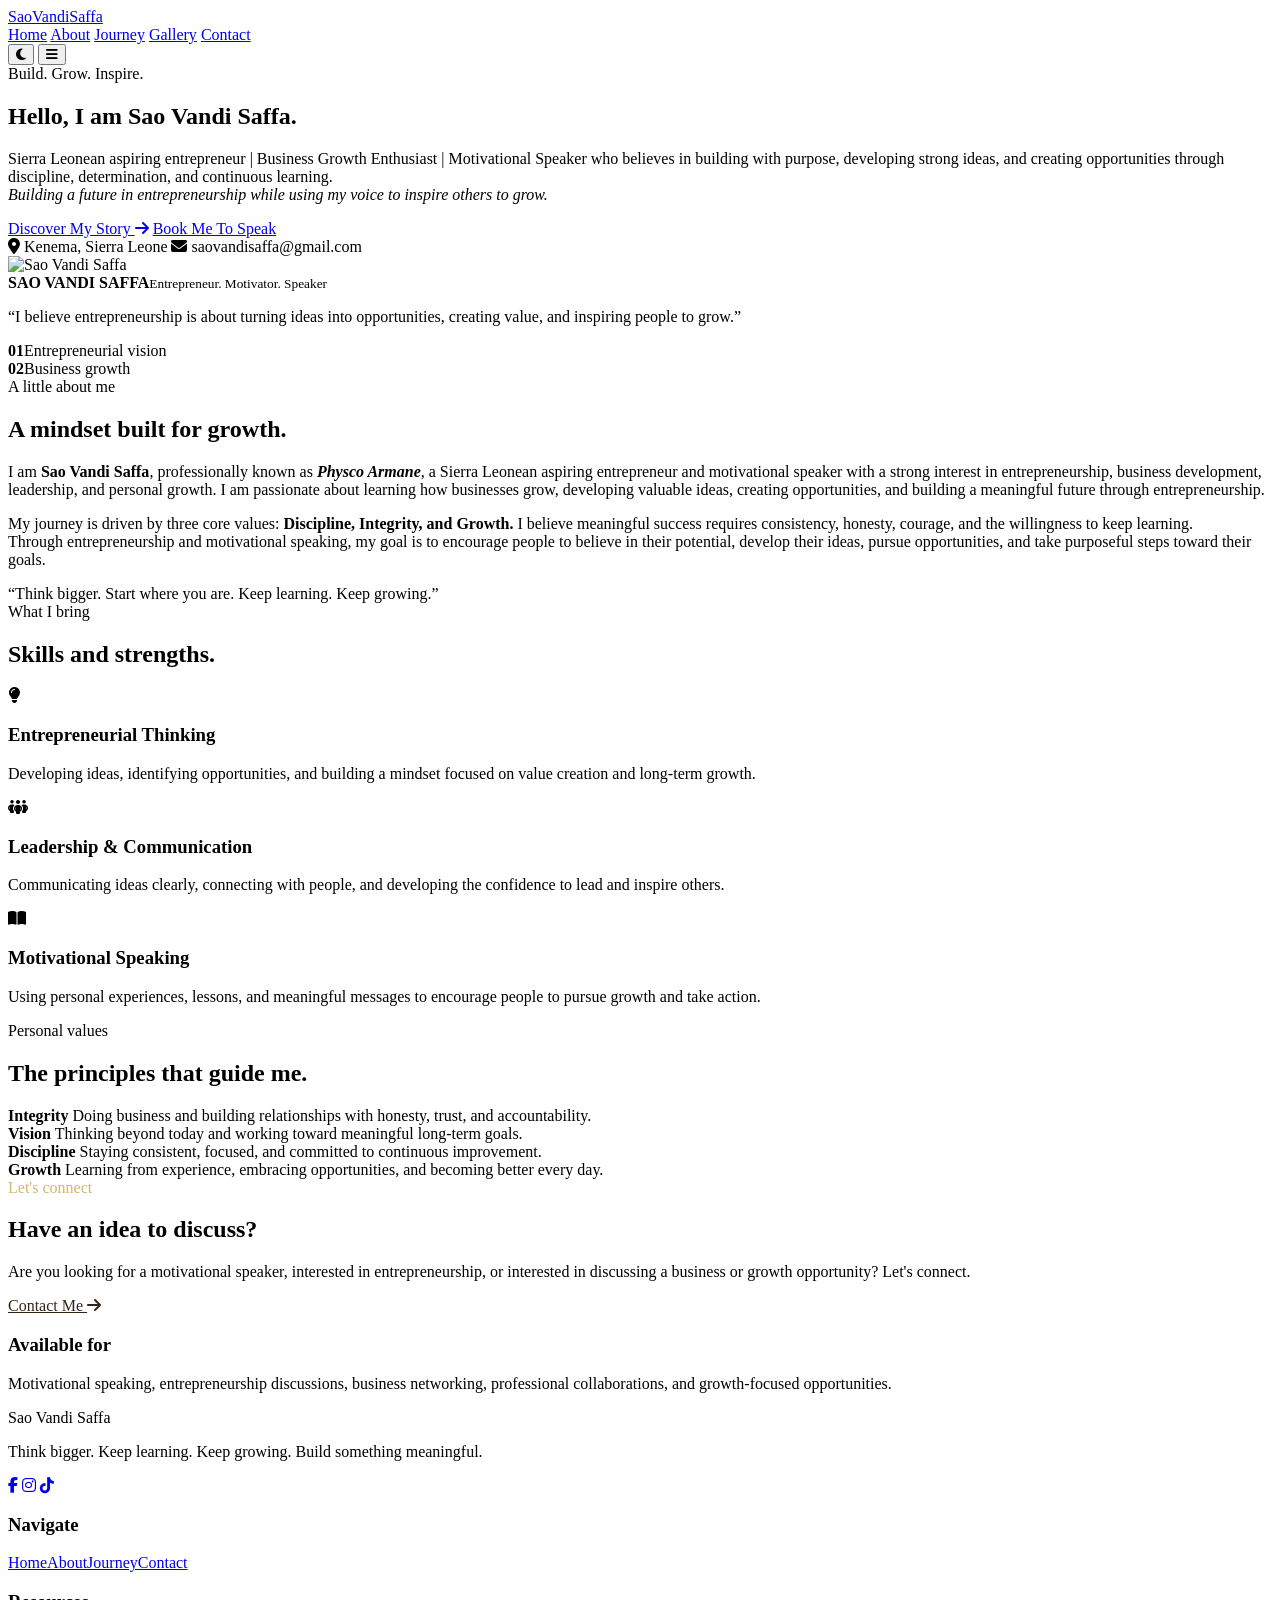
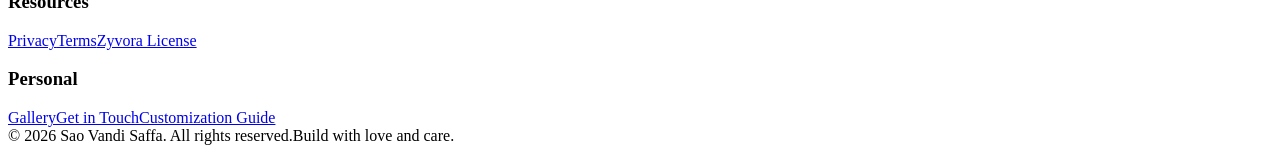
==== index.html @ e8821dcc "Add files via upload" ====
<!DOCTYPE html>

<html lang="en">

<head>

  <meta name="msvalidate.01" content="C5AD6FC75478C789AB853C7C9F8C9426" />

  <meta name="google-site-verification" content="kUoNEZyaHHgk7iwT_O8pBj2s8zlIZLvoUZk-4N_OeV8" />

  <meta charset="UTF-8">

  <meta name="viewport" content="width=device-width, initial-scale=1.0">

  <meta name="description" content="Official personal website of Sao Vandi Saffa, professionally known as Physco Armane — Sierra Leonean aspiring entrepreneur, business-minded professional and motivational speaker focused on entrepreneurship, personal growth, leadership and inspiring others to pursue meaningful success.">

  <meta name="keywords" content="Sao Vandi Saffa, Physco Armane, Sierra Leone entrepreneur, aspiring entrepreneur, business growth, entrepreneurship, motivational speaker, public speaker, leadership, personal development, Kenema, Sierra Leone">

  <meta name="author" content="Sao Vandi Saffa">

  <meta name="robots" content="index, follow">

  <meta name="theme-color" content="#4a3926">

  <meta property="og:type" content="website">

  <meta property="og:title" content="Sao Vandi Saffa | Entrepreneur, Business Mindset & Motivational Speaker">

  <meta property="og:description" content="Discover the story, ambitions, values and journey of Sao Vandi Saffa, an aspiring entrepreneur and motivational speaker passionate about business growth, leadership and personal development.">

  <meta property="og:image" content="images/profile.jpg">

  <meta property="og:site_name" content="Sao Vandi Saffa">

  <meta name="twitter:card" content="summary_large_image">


  <title>Sao Vandi Saffa | Entrepreneur, Business Mindset & Motivational Speaker</title>


  <link rel="preconnect" href="https://fonts.googleapis.com">

  <link rel="preconnect" href="https://fonts.gstatic.com" crossorigin>

  <link href="https://fonts.googleapis.com/css2?family=DM+Sans:wght@400;500;600;700;800&family=Libre+Baskerville:wght@400;700&display=swap" rel="stylesheet">

  <link rel="stylesheet" href="https://cdnjs.cloudflare.com/ajax/libs/font-awesome/6.5.2/css/all.min.css">

  <link rel="stylesheet" href="assets/css/style.css">

</head>

<body>

  <div class="loader"><div class="loader-line"></div></div>


  <header class="site-header">


    <nav class="nav container">

      <a class="wordmark" href="index.html">SaoVandi<span>Saffa</span></a>

      <div class="nav-links">

        <a class="active" href="index.html">Home</a>

        <a class="" href="about.html">About</a>

        <a class="" href="journey.html">Journey</a>

        <a class="" href="gallery.html">Gallery</a>

        <a class="" href="contact.html">Contact</a>

      </div>


      <div class="nav-tools">

        <button class="icon-btn" id="modeBtn" aria-label="Toggle theme"><i class="fa-solid fa-moon"></i></button>

        <button class="menu-btn" aria-label="Open menu" aria-expanded="false"><i class="fa-solid fa-bars"></i></button>

      </div>

    </nav>

  </header>


  <main>


<section class="hero">

  <div class="container hero-grid">

    <div class="hero-copy reveal">

      <span class="eyebrow">Build. Grow. Inspire.</span>

      <h1>Hello, I am <span>Sao Vandi Saffa.</span></h1>

      <p>

        Sierra Leonean aspiring entrepreneur | Business Growth Enthusiast | Motivational Speaker who believes in building with purpose,

        developing strong ideas, and creating opportunities through discipline, determination, and continuous learning. <br>

        <em>Building a future in entrepreneurship while using my voice to inspire others to grow.</em>

      </p>

      <div class="hero-actions">

        <a class="btn btn-primary" href="about.html">Discover My Story <i class="fa-solid fa-arrow-right"></i></a>

        <a class="btn btn-outline" href="contact.html">Book Me To Speak</a>

      </div>

      <div class="hero-meta">

        <span><i class="fa-solid fa-location-dot"></i> Kenema, Sierra Leone</span>

        <span><i class="fa-solid fa-envelope"></i> saovandisaffa@gmail.com</span>

      </div>

    </div>

    <div class="profile-frame reveal">

      <img src="assets/images/profile.jpg" alt="Sao Vandi Saffa">

      <div class="profile-caption"><strong>SAO VANDI SAFFA</strong><small>Entrepreneur. Motivator. Speaker</small></div>

    </div>

  </div>

</section>


<section class="intro-strip">

  <div class="container intro-grid">

    <p>“I believe entrepreneurship is about turning ideas into opportunities, creating value, and inspiring people to grow.”</p>

    <div class="intro-stat"><strong>01</strong><span>Entrepreneurial vision</span></div>

    <div class="intro-stat"><strong>02</strong><span>Business growth</span></div>

  </div>

</section>


<section class="section">

  <div class="container about-grid">

    <div class="section-heading reveal">

      <span class="eyebrow">A little about me</span>

      <h2>A mindset built for growth.</h2>

    </div>

    <div class="about-copy reveal">

      <p>

        I am <strong>Sao Vandi Saffa</strong>, professionally known as <strong><em>Physco Armane</em></strong>, a Sierra Leonean

        aspiring entrepreneur and motivational speaker with a strong interest in entrepreneurship, business development, leadership, and personal growth.

        I am passionate about learning how businesses grow, developing valuable ideas, creating opportunities, and building a meaningful future through entrepreneurship.

      </p>

      <p>

        My journey is driven by three core values: <strong>Discipline, Integrity, and Growth.</strong>

        I believe meaningful success requires consistency, honesty, courage, and the willingness to keep learning. <br>

        Through entrepreneurship and motivational speaking, my goal is to encourage people to believe in their potential,

        develop their ideas, pursue opportunities, and take purposeful steps toward their goals.

      </p>

      <div class="quote">“Think bigger. Start where you are. Keep learning. Keep growing.”</div>

    </div>

  </div>

</section>


<section class="section">

  <div class="container">

    <div class="section-heading reveal">

      <span class="eyebrow">What I bring</span>

      <h2>Skills and strengths.</h2>

    </div>


    <div class="skills-grid">


      <article class="skill-card reveal">

        <i class="fa-solid fa-lightbulb"></i>

        <h3>Entrepreneurial Thinking</h3>

        <p>Developing ideas, identifying opportunities, and building a mindset focused on value creation and long-term growth.</p>

      </article>


      <article class="skill-card reveal">

        <i class="fa-solid fa-people-group"></i>

        <h3>Leadership & Communication</h3>

        <p>Communicating ideas clearly, connecting with people, and developing the confidence to lead and inspire others.</p>

      </article>


      <article class="skill-card reveal">

        <i class="fa-solid fa-book-open"></i>

        <h3>Motivational Speaking</h3>

        <p>Using personal experiences, lessons, and meaningful messages to encourage people to pursue growth and take action.</p>

      </article>

    </div>

  </div>

</section>


<section class="section values">

  <div class="container">

    <div class="section-heading reveal">

      <span class="eyebrow">Personal values</span>

      <h2>The principles that guide me.</h2>

    </div>

    <div class="values-grid">


      <div class="value reveal">

        <strong>Integrity</strong>

        <span>Doing business and building relationships with honesty, trust, and accountability.</span>

      </div>


      <div class="value reveal">

        <strong>Vision</strong>

        <span>Thinking beyond today and working toward meaningful long-term goals.</span>

      </div>


      <div class="value reveal">

        <strong>Discipline</strong>

        <span>Staying consistent, focused, and committed to continuous improvement.</span>

      </div>


      <div class="value reveal">

        <strong>Growth</strong>

        <span>Learning from experience, embracing opportunities, and becoming better every day.</span>

      </div>

    </div>

  </div>

</section>


<section class="section">

  <div class="container contact-box reveal">

    <div>

      <span class="eyebrow" style="color:#d5b66d">Let's connect</span>

      <h2>Have an idea to discuss?</h2>

      <p>Are you looking for a motivational speaker, interested in entrepreneurship, or interested in discussing a business or growth opportunity? Let's connect.</p>

      <a class="btn" style="background:#fff;color:#332617" href="contact.html">Contact Me <i class="fa-solid fa-arrow-right"></i></a>

    </div>

    <div class="contact-note">

      <h3>Available for</h3>

      <p>Motivational speaking, entrepreneurship discussions, business networking, professional collaborations, and growth-focused opportunities.</p>

    </div>

  </div>

</section>


  </main>


  <footer>

    <div class="container footer-grid">

      <div>

        <div class="footer-brand">Sao Vandi Saffa</div>

        <p class="footer-copy">Think bigger. Keep learning. Keep growing. Build something meaningful.</p>

        <div class="socials">

          <a href="https://www.facebook.com/profile.php?id=61568543410138" aria-label="Facebook"><i class="fa-brands fa-facebook-f"></i></a>

          <a href="https://www.instagram.com/saovandisafffa?stkn=eXl3Y2ppcTc5aGw5" aria-label="Instagram"><i class="fa-brands fa-instagram"></i></a>

          <a href="https://www.tiktok.com/@saovandisaffa?_r=1&_t=ZS-9A6ydwHNFzw" aria-label="TikTok"><i class="fa-brands fa-tiktok"></i></a>

        </div>

      </div>

      <div class="footer-col"><h3>Navigate</h3><a href="index.html">Home</a><a href="about.html">About</a><a href="journey.html">Journey</a><a href="contact.html">Contact</a></div>

      <div class="footer-col"><h3>Resources</h3><a href="privacy.html">Privacy</a><a href="terms.html">Terms</a><a href="license.html">Zyvora License</a></div>

      <div class="footer-col"><h3>Personal</h3><a href="gallery.html">Gallery</a><a href="contact.html">Get in Touch</a><a href="README.md">Customization Guide</a></div>

    </div>

    <div class="container footer-bottom"><span>&copy; 2026 Sao Vandi Saffa. All rights reserved.</span><span>Build with love and care.</span></div>

  </footer>


  <script src="assets/js/main.js"></script>

</body>

</html>
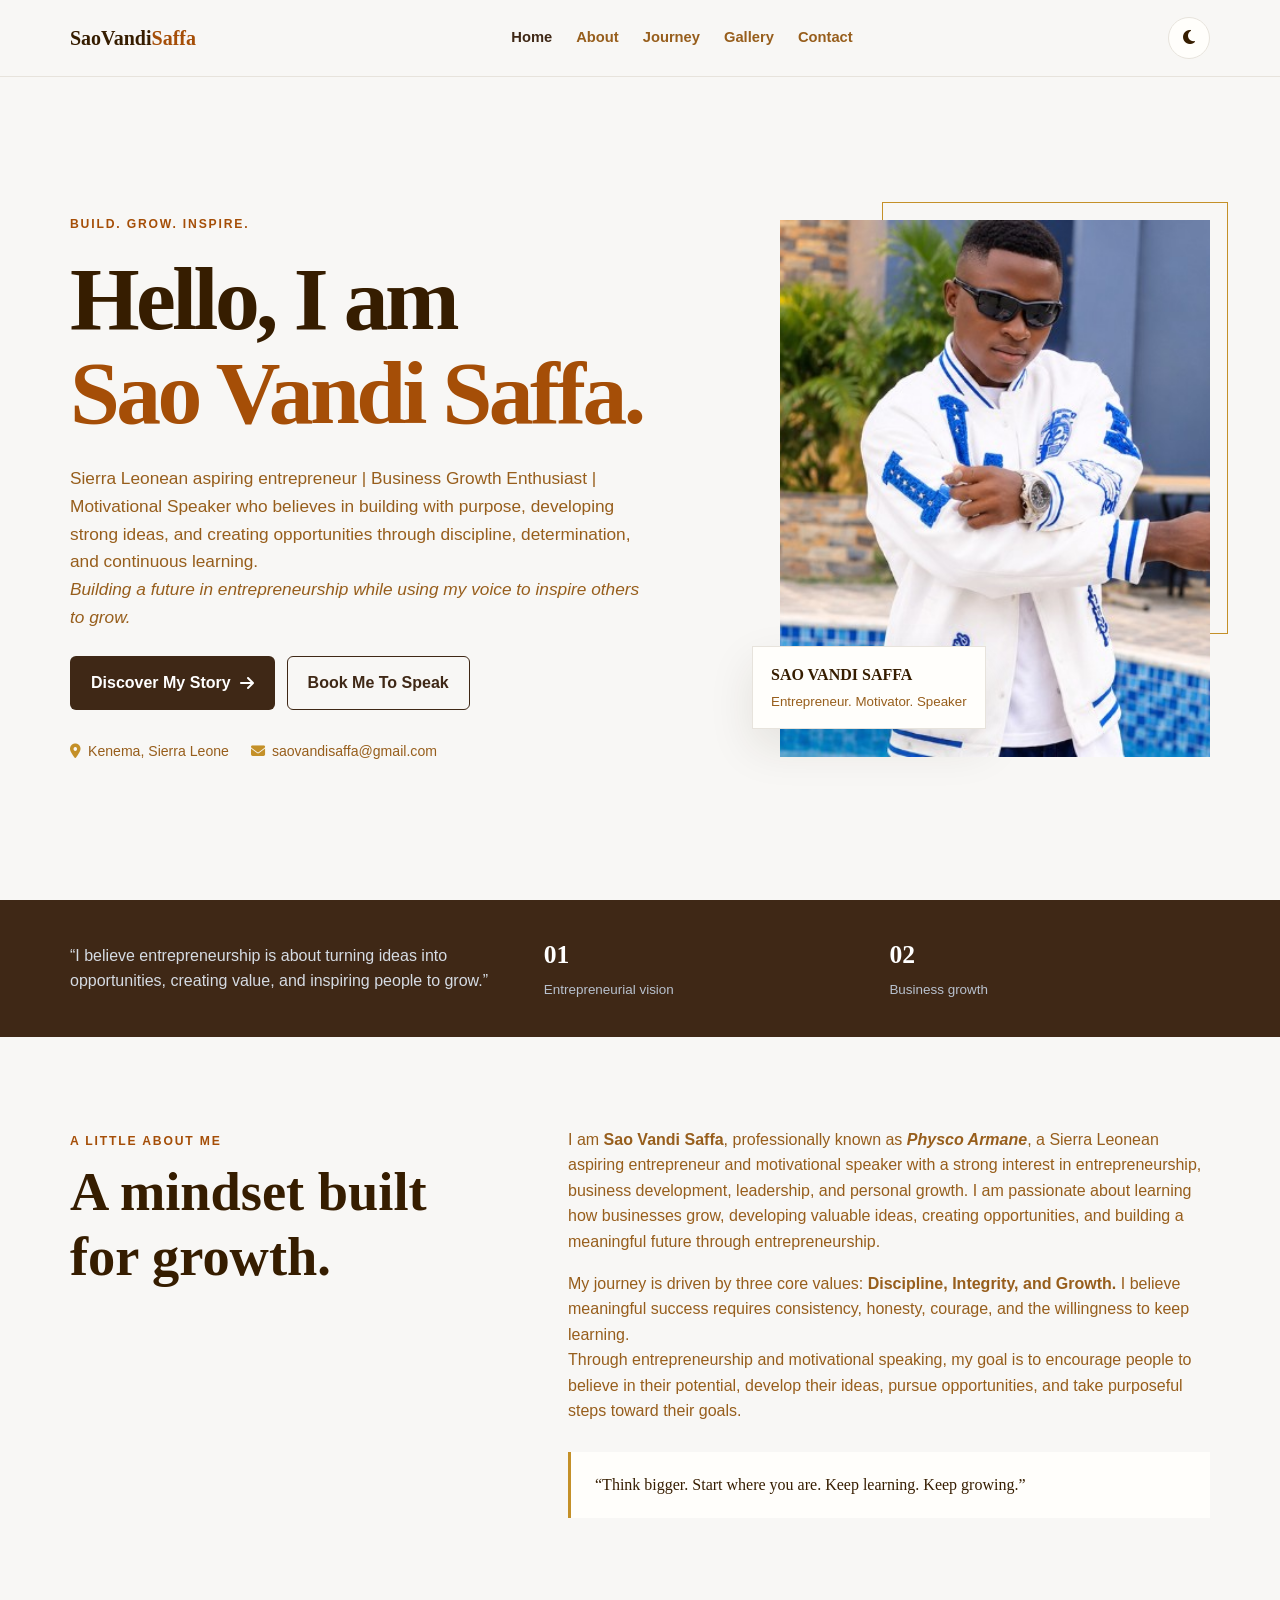
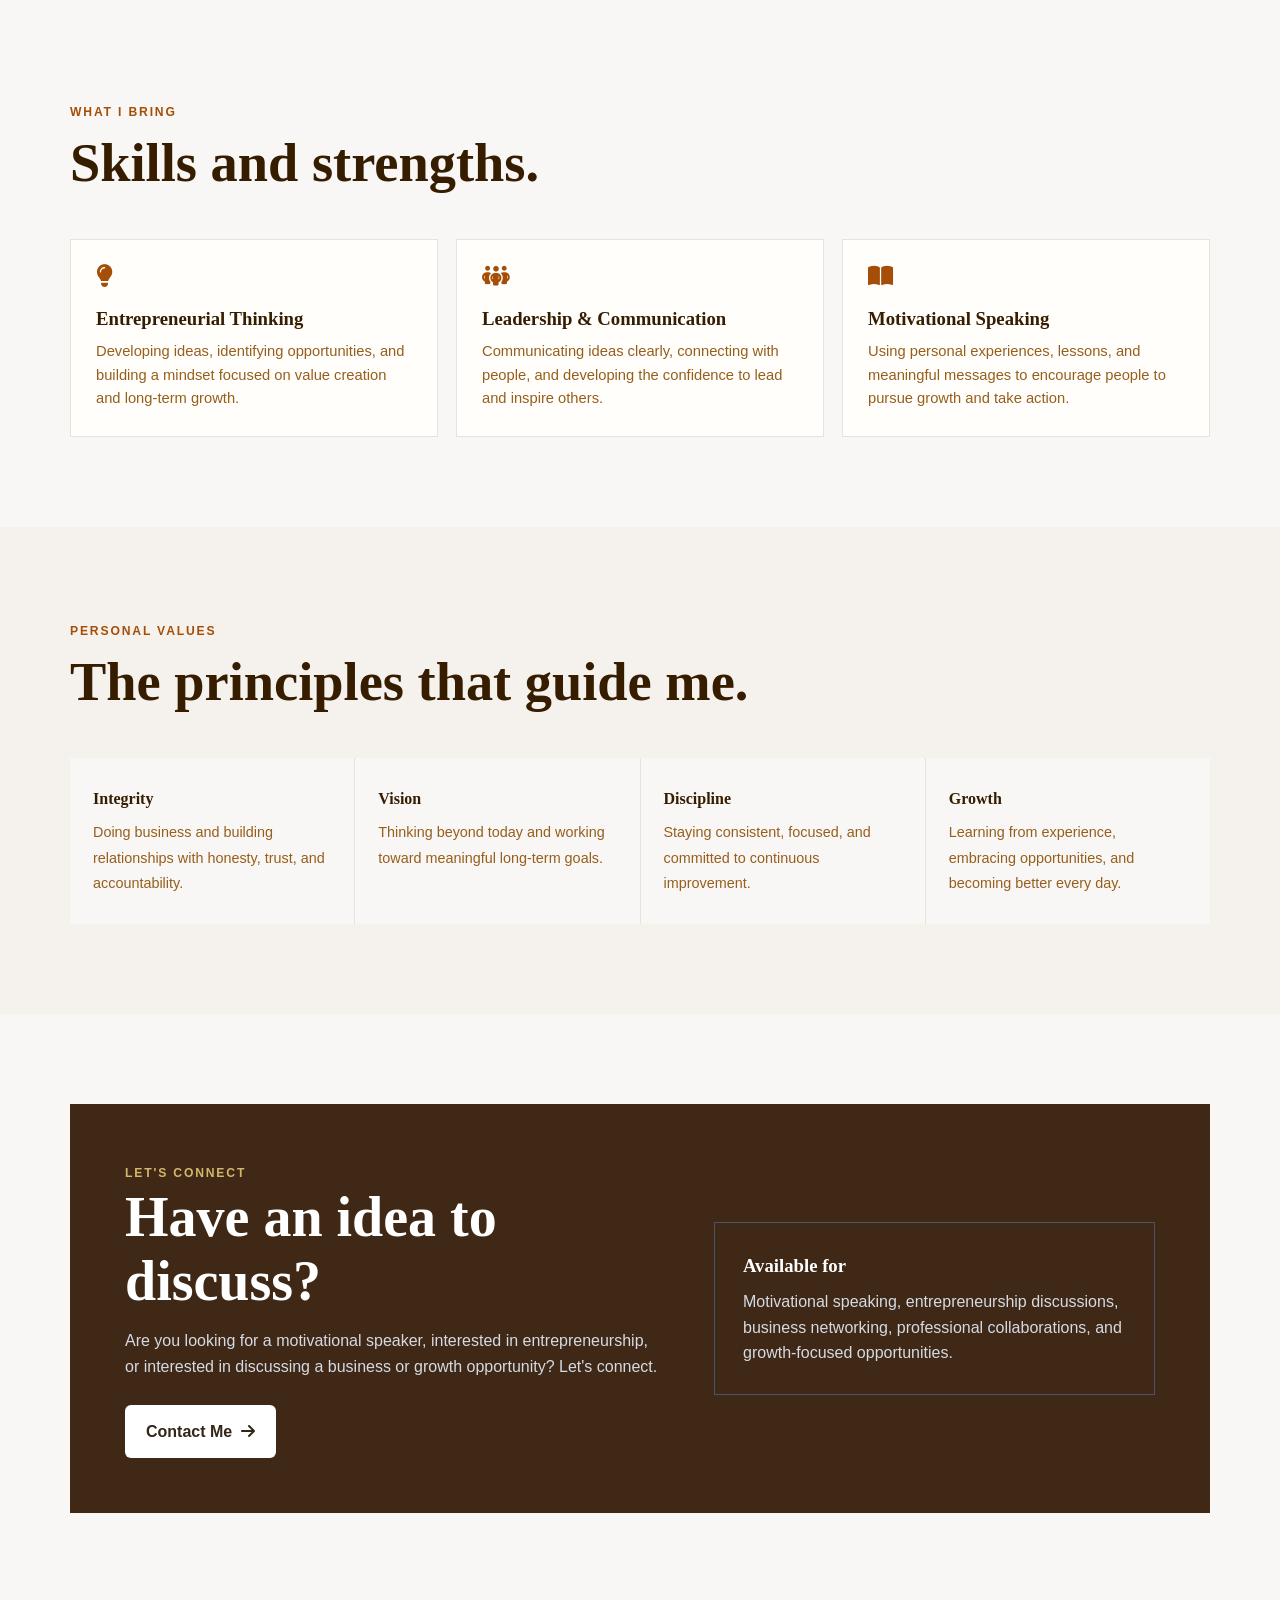
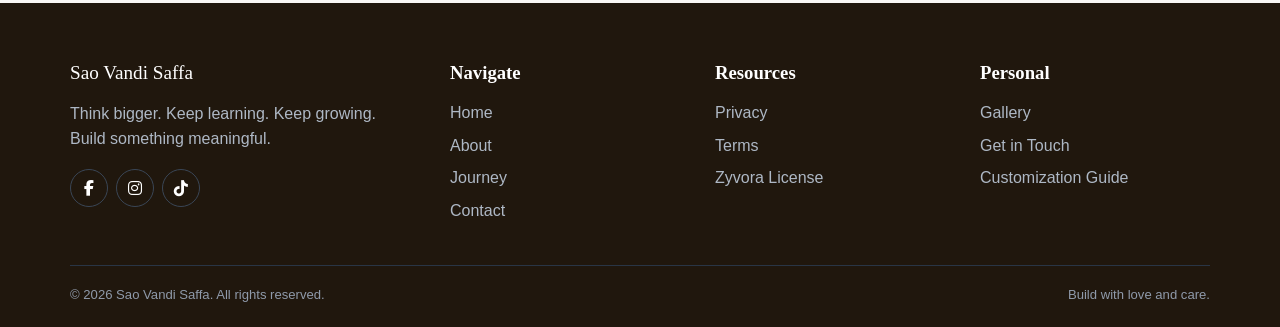
==== commit 918e35ae: "Update index.html" ====
--- a/index.html
+++ b/index.html
@@ -37,6 +37,31 @@
 
   <title>Sao Vandi Saffa | Entrepreneur, Business Mindset & Motivational Speaker</title>
 
+  
+  <!-- =====================================================
+       OPEN GRAPH — FACEBOOK & WHATSAPP SOCIAL PREVIEW
+       ===================================================== -->
+  
+  <meta property="og:type" content="website">
+  <meta property="og:locale" content="en_SL">
+  <meta property="og:site_name" content="Sao Vandi Saffa">
+  <meta property="og:title" content="Sao Vandi Saffa | Entrepreneur & Motivational Speaker">
+  <meta property="og:description" content="Discover the story, ambitions, values and journey of Sao Vandi Saffa, professionally known as Physco Armane, focused on entrepreneurship, leadership, business growth and personal development.">
+  <meta property="og:url" content="https://z-tech-os.github.io/sao-vandi-saffa/">
+  <meta property="og:image" content="https://z-tech-os.github.io/sao-vandi-saffa/assets/images/profile.jpg">
+  <meta property="og:image:secure_url" content="https://z-tech-os.github.io/sao-vandi-saffa/assets/images/profile.jpg">
+  <meta property="og:image:type" content="image/jpeg">
+  <meta property="og:image:alt" content="Sao Vandi Saffa — Entrepreneur, Motivator and Speaker">
+  
+  <!-- =====================================================
+       TWITTER / X SOCIAL IMAGE PREVIEW
+       ===================================================== -->
+  
+  <meta name="twitter:card" content="summary_large_image">
+  <meta name="twitter:title" content="Sao Vandi Saffa | Entrepreneur & Motivational Speaker">
+  <meta name="twitter:description" content="Learn about Sao Vandi Saffa, professionally known as Physco Armane, and his ambitions in entrepreneurship, leadership, business growth and motivational speaking.">
+  <meta name="twitter:image" content="https://z-tech-os.github.io/sao-vandi-saffa/assets/images/profile.jpg">
+  <meta name="twitter:image:alt" content="Sao Vandi Saffa — Entrepreneur, Motivator and Speaker">
 
   <link rel="preconnect" href="https://fonts.googleapis.com">
 
@@ -48,6 +73,8 @@
 
   <link rel="stylesheet" href="assets/css/style.css">
 
+   <link rel="website icon" href="assets/images/sao-saffa.jpg">
+
 </head>
 
 <body>
@@ -387,4 +414,4 @@
 
 </body>
 
-</html>+</html>
--- a/assets/css/style.css
+++ b/assets/css/style.css
@@ -0,0 +1,478 @@
+
+/* =========================================================
+   1. THEME VARIABLES
+   ========================================================= */
+:root{
+  --dark-brown:#3f2816;
+  --dark-brown-2:#4a3926;
+  --brown:#a54e07;
+  --paper:#f8f7f5;
+  --white:#fffefb;
+  --text:#361d00;
+  --muted:#975e1c;
+  --line:#e7e3dc;
+  --soft:#f5f2ee;
+  --gold:#c49028;
+  --shadow:0 18px 45px #3326171a;
+}
+
+html[data-mode="dark"]{
+  --paper:#13100e;
+  --white:#292117;
+  --text:#f8f6f3;
+  --muted:#c5b9ae;
+  --line:#4b3d30;
+  --soft:#362a20;
+  --shadow:0 18px 45px #00000047;
+}
+
+/* =========================================================
+   2. RESET & BASE
+   ========================================================= */
+::-webkit-scrollbar{
+  background-color: var(--gold);
+  width: 12px;
+}
+
+::-webkit-scrollbar-thumb{
+  background-color: var(--dark-brown);
+  width: 12px;
+  border-radius: 5px;
+}
+
+*{box-sizing:border-box;margin:0;padding:0;}
+html{scroll-behavior:smooth; overflow-x: hidden;}
+body{
+  font-family:"DM Sans",sans-serif;
+  background:var(--paper);
+  color:var(--text);
+  line-height:1.6;
+  overflow-x: hidden;
+}
+
+img{display:block;max-width:100%;}
+
+a{color:inherit;text-decoration:none;}
+
+button,input,textarea{font:inherit;}
+
+.container{
+  width:min(1140px,92%);
+  margin:auto;
+}
+
+.section{padding:90px 0;}
+
+.section-heading{max-width:700px;margin-bottom:42px;}
+
+.eyebrow{
+  color:var(--brown);
+  font-weight:800;
+  text-transform:uppercase;
+  letter-spacing:.15em;
+  font-size:.76rem;
+}
+.section-heading h2{
+  font-family:"Libre Baskerville",serif;
+  font-size:clamp(2rem,5vw,3.4rem);
+  line-height:1.2;
+  margin-top:8px;
+}
+.section-heading p{color:var(--muted);margin-top:13px;}
+
+/* =========================================================
+   3. LOADER
+   ========================================================= */
+.loader{
+  position:fixed;inset:0;background:var(--paper);
+  display:grid;place-items:center;z-index:9999;
+  transition:.4s ease;
+}
+
+.loader.hide{opacity:0;visibility:hidden;}
+
+.loader-line{
+  width:80px;height:4px;background:var(--line);position:relative;overflow:hidden;
+}
+
+.loader-line::after{
+  content:"";position:absolute;left:-40%;top:0;width:40%;height:100%;
+  background:var(--dark-brown);animation:load 1s infinite ease-in-out;
+}
+
+@keyframes load{to{left:100%};}
+
+/* =========================================================
+   4. HEADER & NAVIGATION
+   ========================================================= */
+.site-header{
+  position:sticky;top:0;z-index:1000;
+  background:color-mix(in srgb,var(--paper) 92%,transparent);
+  backdrop-filter:blur(12px);
+  border-bottom:1px solid var(--line);
+}
+.nav{
+  min-height:76px;
+  display:flex;
+  align-items:center;
+  justify-content:space-between;
+  gap:20px;
+}
+.wordmark{
+  font-family:"Libre Baskerville",serif;
+  font-size:1.25rem;
+  font-weight:700;
+}
+.wordmark span{color:var(--brown);}
+.nav-links{display:flex;align-items:center;gap:24px;}
+.nav-links a{font-size:.92rem;font-weight:700;color:var(--muted);}
+.nav-links a:hover,.nav-links a.active{color:var(--dark-brown);}
+html[data-mode="dark"] .nav-links a:hover,
+html[data-mode="dark"] .nav-links a.active{color:#ffffff;}
+.nav-tools{display:flex;gap:8px}
+.icon-btn,.menu-btn{
+  width:42px;height:42px;border:1px solid var(--line);
+  background:var(--white);color:var(--text);border-radius:50%;
+  cursor:pointer;
+}
+.menu-btn{display:none;}
+
+/* =========================================================
+   5. HERO
+   ========================================================= */
+.hero{
+  min-height:calc(100vh - 77px);
+  display:grid;
+  align-items:center;
+  padding:70px 0;
+}
+.hero-grid{
+  display:grid;
+  grid-template-columns:1.1fr .9fr;
+  align-items:center;
+  gap:80px;
+}
+.hero-copy .eyebrow{display:block;margin-bottom:18px;}
+.hero-copy h1{
+  font-family:"Libre Baskerville",serif;
+  font-size:clamp(3rem,7vw,5.9rem);
+  line-height:1.05;
+  letter-spacing:-.04em;
+}
+.hero-copy h1 span{display:block;color:var(--brown);}
+.hero-copy p{
+  max-width:650px;
+  color:var(--muted);
+  font-size:1.08rem;
+  margin:25px 0;
+}
+.hero-actions{display:flex;flex-wrap:wrap;gap:12px;}
+.btn{
+  display:inline-flex;
+  align-items:center;
+  justify-content:center;
+  gap:9px;
+  padding:13px 20px;
+  border-radius:6px;
+  border:1px solid transparent;
+  font-weight:800;
+  transition:.25s ease;
+}
+.btn-primary{background:var(--dark-brown);color:#fff}
+.btn-primary:hover{transform:translateY(-2px);background:#23130d;}
+.btn-outline{border-color:var(--dark-brown);color:var(--dark-brown);}
+html[data-mode="dark"] .btn-outline{color:#fff;border-color:#ffffff;}
+.btn-outline:hover{background:var(--dark-brown);color:#ffffff;}
+.hero-meta{
+  display:flex;
+  gap:22px;
+  flex-wrap:wrap;
+  margin-top:30px;
+  color:var(--muted);
+  font-size:.88rem;
+}
+.hero-meta span{display:flex;align-items:center;gap:7px;}
+.hero-meta i{color:var(--gold);}
+.profile-frame{
+  position:relative;
+  max-width:430px;
+  margin-left:auto;
+}
+.profile-frame::before{
+  content:"";
+  position:absolute;
+  top:-18px;right:-18px;
+  width:80%;height:80%;
+  border:1px solid var(--gold);
+  z-index:0;
+}
+.profile-frame img{
+  position:relative;z-index:1;
+  width:100%;aspect-ratio:4/5;
+  object-fit:cover;
+  background:var(--soft);
+}
+.profile-caption{
+  position:absolute;
+  z-index:2;
+  left:-28px;bottom:28px;
+  background:var(--white);
+  border:1px solid var(--line);
+  padding:15px 18px;
+  box-shadow:var(--shadow);
+}
+.profile-caption strong{display:block;font-family:"Libre Baskerville",serif;}
+.profile-caption small{color:var(--muted);}
+
+/* =========================================================
+   6. INTRODUCTION STRIP
+   ========================================================= */
+.intro-strip{
+  background:var(--dark-brown);
+  color:#fff;
+  padding:35px 0;
+}
+.intro-grid{
+  display:grid;
+  grid-template-columns:1.4fr 1fr 1fr;
+  gap:25px;
+  align-items:center;
+}
+.intro-grid p{color:#d5dbe3;}
+.intro-stat strong{display:block;font-family:"Libre Baskerville",serif;font-size:1.6rem;}
+.intro-stat span{font-size:.84rem;color:#b8c1ce;}
+
+/* =========================================================
+   7. ABOUT SECTION
+   ========================================================= */
+.about-grid{
+  display:grid;
+  grid-template-columns:.8fr 1.2fr;
+  gap:70px;
+  align-items:start;
+}
+.about-label{
+  font-family:"Libre Baskerville",serif;
+  font-size:1.6rem;
+}
+.about-copy p{color:var(--muted);margin-bottom:16px;}
+.quote{
+  margin-top:28px;
+  padding:20px 24px;
+  border-left:3px solid var(--gold);
+  background:var(--white);
+  color:var(--text);
+  font-family:"Libre Baskerville",serif;
+}
+
+/* =========================================================
+   8. TIMELINE
+   ========================================================= */
+.timeline{border-left:1px solid var(--line);margin-left:8px;}
+.timeline-item{
+  position:relative;
+  padding:0 0 34px 35px;
+}
+.timeline-item::before{
+  content:"";
+  position:absolute;
+  left:-7px;top:6px;
+  width:13px;height:13px;border-radius:50%;
+  background:var(--white);
+  border:3px solid var(--brown);
+}
+.timeline-date{
+  color:var(--brown);
+  font-size:.8rem;
+  font-weight:800;
+  text-transform:uppercase;
+  letter-spacing:.08em;
+}
+.timeline-item h3{font-family:"Libre Baskerville",serif;margin:5px 0;}
+.timeline-item p{color:var(--muted);}
+
+/* =========================================================
+   9. SKILLS
+   ========================================================= */
+.skills-grid{
+  display:grid;
+  grid-template-columns:repeat(3,1fr);
+  gap:18px;
+}
+.skill-card{
+  background:var(--white);
+  border:1px solid var(--line);
+  padding:25px;
+  transition:.25s ease;
+}
+.skill-card:hover{transform:translateY(-4px);box-shadow:var(--shadow);}
+.skill-card i{font-size:1.4rem;color:var(--brown);}
+.skill-card h3{font-family:"Libre Baskerville",serif;margin:13px 0 6px;}
+.skill-card p{color:var(--muted);font-size:.92rem;}
+
+/* =========================================================
+   10. PERSONAL VALUES
+   ========================================================= */
+.values{
+  background:var(--soft);
+}
+.values-grid{
+  display:grid;
+  grid-template-columns:repeat(4,1fr);
+  gap:1px;
+  background:var(--line);
+}
+.value{
+  background:var(--paper);
+  padding:28px 23px;
+}
+.value strong{
+  display:block;
+  font-family:"Libre Baskerville",serif;
+  margin-bottom:8px;
+}
+.value span{color:var(--muted);font-size:.9rem;}
+
+/* =========================================================
+   11. GALLERY
+   ========================================================= */
+.gallery-grid{
+  display:grid;
+  grid-template-columns:1.1fr .9fr .9fr;
+  gap:12px;
+}
+.gallery-grid img{
+  width:100%;
+  height:260px;
+  object-fit:cover;
+  border:1px solid var(--line);
+}
+.gallery-grid img:first-child{height:532px;grid-row:span 2;}
+
+/* =========================================================
+   12. CONTACT
+   ========================================================= */
+.contact-box{
+  background:var(--dark-brown);
+  color:#fff;
+  padding:55px;
+  display:grid;
+  grid-template-columns:1.1fr .9fr;
+  gap:50px;
+}
+.contact-box h2{
+  font-family:"Libre Baskerville",serif;
+  font-size:clamp(2rem,5vw,3.5rem);
+  line-height:1.15;
+}
+.contact-box p{color:#d5dbe3;margin:15px 0 25px;}
+.contact-list{display:grid;gap:15px;}
+.contact-list a{
+  display:flex;align-items:center;gap:12px;
+  color:#e7ebf0;
+}
+.contact-list i{width:22px;color:#d5b66d;}
+.contact-note{
+  padding:28px;
+  border:1px solid #4a5668;
+  align-self:center;
+}
+.contact-note h3{font-family:"Libre Baskerville",serif;margin-bottom:8px;}
+.contact-note p{margin:0;}
+
+/* =========================================================
+   13. FOOTER
+   ========================================================= */
+footer{
+  background:#20170d;
+  color:#fff;
+  padding:55px 0 22px;
+}
+.footer-grid{
+  display:grid;
+  grid-template-columns:1.5fr 1fr 1fr 1fr;
+  gap:35px;
+}
+.footer-brand{
+  font-family:"Libre Baskerville",serif;
+  font-size:1.2rem;
+}
+.footer-copy{color:#aeb8c5;max-width:350px;margin-top:12px;}
+.footer-col h3{font-family:"Libre Baskerville",serif;margin-bottom:12px;}
+.footer-col a{display:block;color:#aeb8c5;margin:7px 0;}
+.footer-col a:hover{color:#ffffff;}
+.socials{display:flex;gap:8px;margin-top:17px;}
+.socials a{
+  width:38px;height:38px;
+  border:1px solid #3a4656;
+  border-radius:50%;
+  display:grid;place-items:center;
+}
+.footer-bottom{
+  border-top:1px solid #293545;
+  margin-top:35px;
+  padding-top:18px;
+  color:#8f9aaa;
+  font-size:.82rem;
+  display:flex;
+  justify-content:space-between;
+  gap:15px;
+  flex-wrap:wrap;
+}
+
+/* =========================================================
+   14. REVEAL ANIMATION
+   ========================================================= */
+.reveal{
+  opacity:0;
+  transform:translateY(22px);
+  transition:opacity .7s ease,transform .7s ease;
+}
+.reveal.show{opacity:1;transform:none;}
+
+/* =========================================================
+   15. RESPONSIVE
+   ========================================================= */
+@media(max-width:950px){
+  .nav-links{
+    position:fixed;
+    top:76px;
+    right:-100%;
+    width:min(330px,88%);
+    height:calc(100vh - 76px);
+    background:var(--white);
+    flex-direction:column;
+    align-items:flex-start;
+    padding:35px;
+    border-left:1px solid var(--line);
+    transition:.3s ease;
+  }
+  .nav-links.active{right:0;}
+  .menu-btn{display:block;}
+  .hero-grid{grid-template-columns:1fr;gap:50px;}
+  .profile-frame{margin:0 auto;}
+  .intro-grid{grid-template-columns:1fr 1fr;}
+  .intro-grid p{grid-column:1/-1;}
+  .about-grid{grid-template-columns:1fr;gap:35px;}
+  .values-grid{grid-template-columns:1fr 1fr;}
+  .footer-grid{grid-template-columns:1fr 1fr;}
+  .footer-col{font-size: 16px;}
+  .hero-copy p{font-size: 16px;}
+  .section{font-size: 16px;}
+}
+@media(max-width:650px){
+  .section{padding:68px 0; font-size: 14px;}
+  .hero{padding:55px 0; font-size: 14px;}
+  .hero-copy h1{font-size:3.15rem;}
+  .hero-copy p{font-size: 14px;}
+  .profile-caption{left:10px;}
+  .intro-grid{grid-template-columns:1fr;}
+  .intro-grid p{grid-column:auto;}
+  .skills-grid{grid-template-columns:1fr;}
+  .values-grid{grid-template-columns:1fr;}
+  .gallery-grid{grid-template-columns:1fr;}
+  .gallery-grid img,.gallery-grid img:first-child{height:300px;grid-row:auto;}
+  .contact-box{grid-template-columns:1fr;padding:35px 25px;}
+  .footer-grid{grid-template-columns:1fr;}
+  .footer-col{font-size: 14px;}
+}
